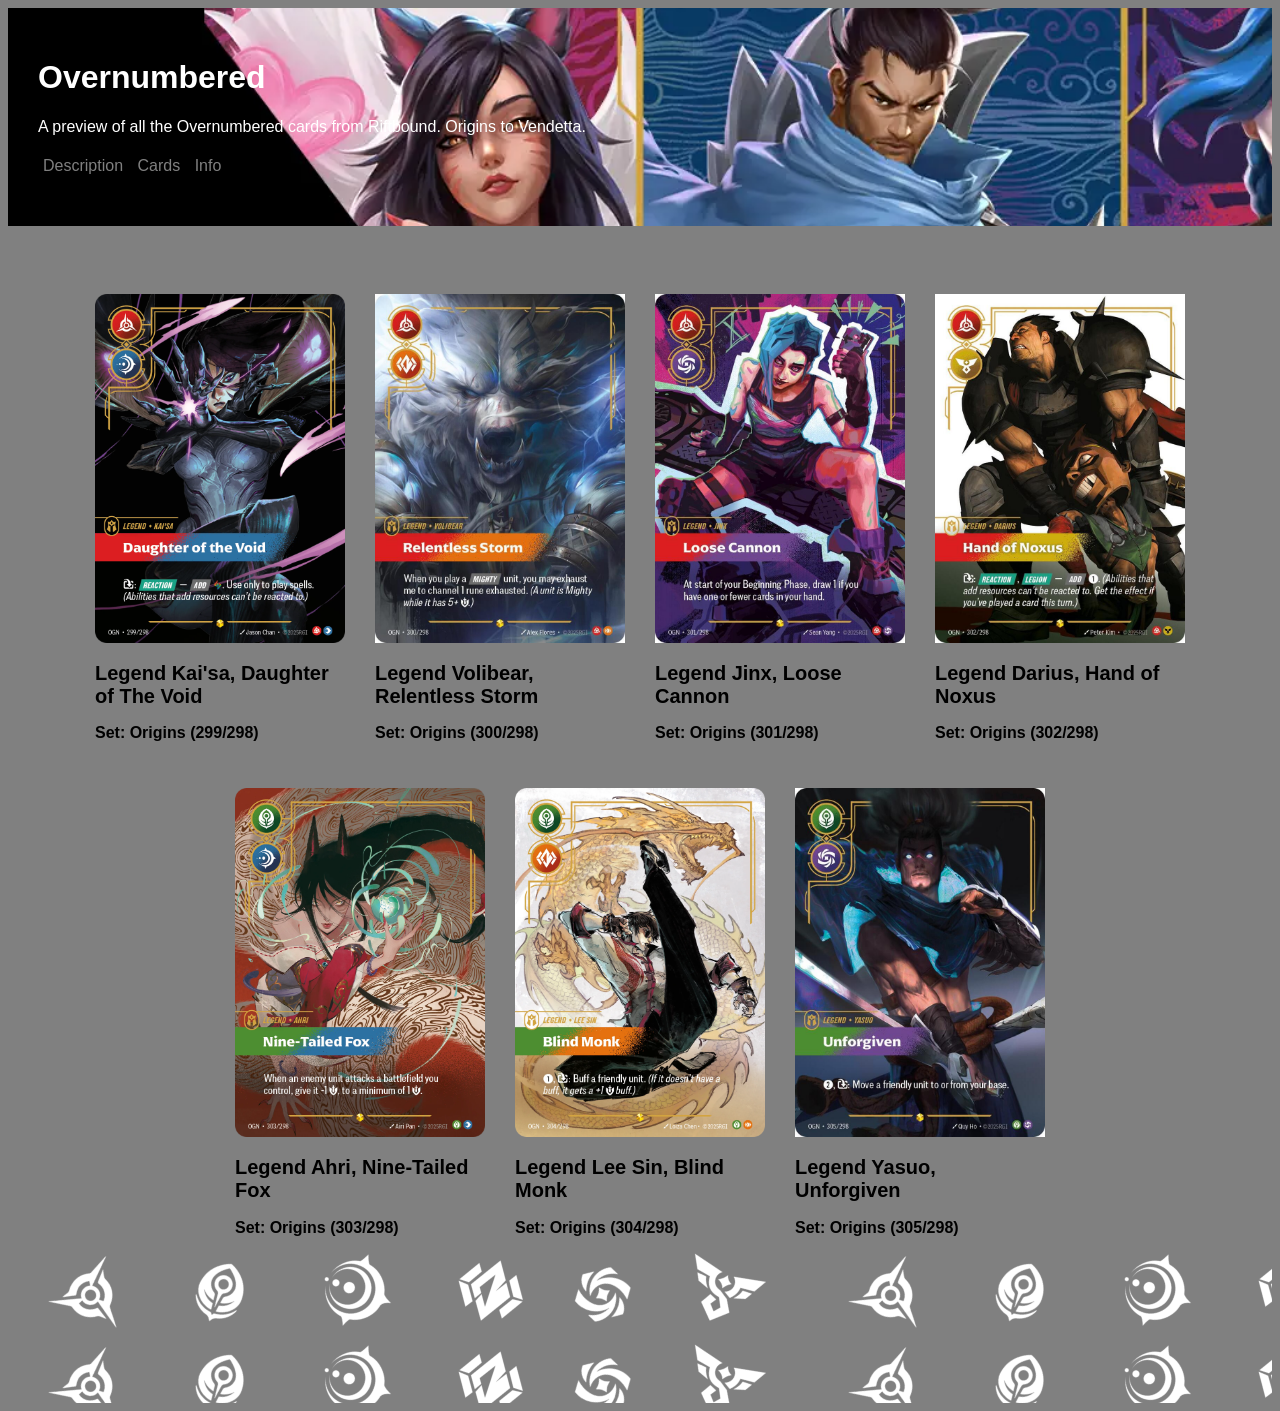
==== main.html @ a027d99b "Add files via upload" ====
<!DOCTYPE html>
<html>
<head>
    <title>Overnumbered</title>
    <link rel="stylesheet" href="style.css">
</head>
<body>

<div class="header">
    <h1 class="title">Overnumbered</h1>
    <p>A preview of all the Overnumbered cards from Riftbound. Origins to Vendetta.</p>
<nav class="navigation">
    <ol>
        <li class="navs"><a href="#">Description</a></li>
        <li class="navs"><a href="#">Cards</a></li>
        <li class="navs"><a href="#">Info</a></li>
    </ol>
</nav>
</div>
<br>
<div class="cards">

    <div class="card">
        <img src="img/OGN-299.webp" class="cardart">
        <div class="card-text">
            <h2>Legend Kai'sa, Daughter of The Void</h2>
            <h3>Set: Origins (299/298)</h3>
        </div>
    </div>

     <div class="card">
        <img src="/img/653095_in_1000x1000.jpg" class="cardart">
        <div class="card-text">
            <h2>Legend Volibear, Relentless Storm</h2>
            <h3>Set: Origins (300/298)</h3>
        </div>
    </div>
    
    <div class="card">
        <img src="img/653097_in_1000x1000.jpg" class="cardart">
        <div class="card-text">
            <h2>Legend Jinx, Loose Cannon</h2>
            <h3>Set: Origins (301/298)</h3>
        </div>
    </div>

             <div class="card">
        <img src="/img/653099_in_1000x1000.jpg" class="cardart">
        <div class="card-text">
            <h2>Legend Darius, Hand of Noxus</h2>
            <h3>Set: Origins (302/298)</h3>
        </div>
    </div>

    <div class="card">
        <img src="/img/OGN-303.webp" class="cardart">
        <div class="card-text">
            <h2>Legend Ahri, Nine-Tailed Fox</h2>
            <h3>Set: Origins (303/298)</h3>
        </div>
    </div>

        <div class="card">
        <img src="/img/OGN-304.webp" class="cardart">
        <div class="card-text">
            <h2>Legend Lee Sin, Blind Monk</h2>
            <h3>Set: Origins (304/298)</h3>
        </div>
    </div>

    <div class="card">
        <img src="img/653105_in_1000x1000.jpg" class="cardart">
        <div class="card-text">
            <h2>Legend Yasuo, Unforgiven</h2>
            <h3>Set: Origins (305/298)</h3>
        </div>
    </div>

</div>

<footer>
</footer>
</body>
</html>
---- style.css ----
body {
    font-family: Arial, Helvetica, sans-serif;
    background-color: grey;
}

.header {
    background-image: url(img/Riftbound01_Template-1080x1080-1.webp);
    background-color: black;
    background-size: cover;
    background-position: center;
    background-repeat: no-repeat;
    background-size: 1780px;
    color: white;
    padding: 30px;
}

.info h2 {
    color: Black;
}
.navigation ol {
    list-style-type: none;
    padding-left: 0px;
}

.navs {
    display: inline-block;
    padding: 5px;
}

.navigation a {
    display: inline-block;
    color: gray;
    text-decoration: none;
}

.navs a:hover {
    color: white;
    transform: translateY(-2px);
}

footer {
    background-color: grey;
    background-image: url(img/pattern-white.png);
    height: 150px;
    width: auto;
}

.cards {
    display: flex;
    flex-wrap: wrap;
    align-items: flex-start;
    gap: 30px;
    justify-content: center;
    padding-top: 50px;
}

.card {
    width: 250px;
}

.cardart {
    width: 100%;
    height: auto;
    display: block;
}

.card-text {
    padding-top: 2px;
}

.card-text h2 {
    font-size: 20px;
}

.card-text h3 {
    font-size: 16px;
}
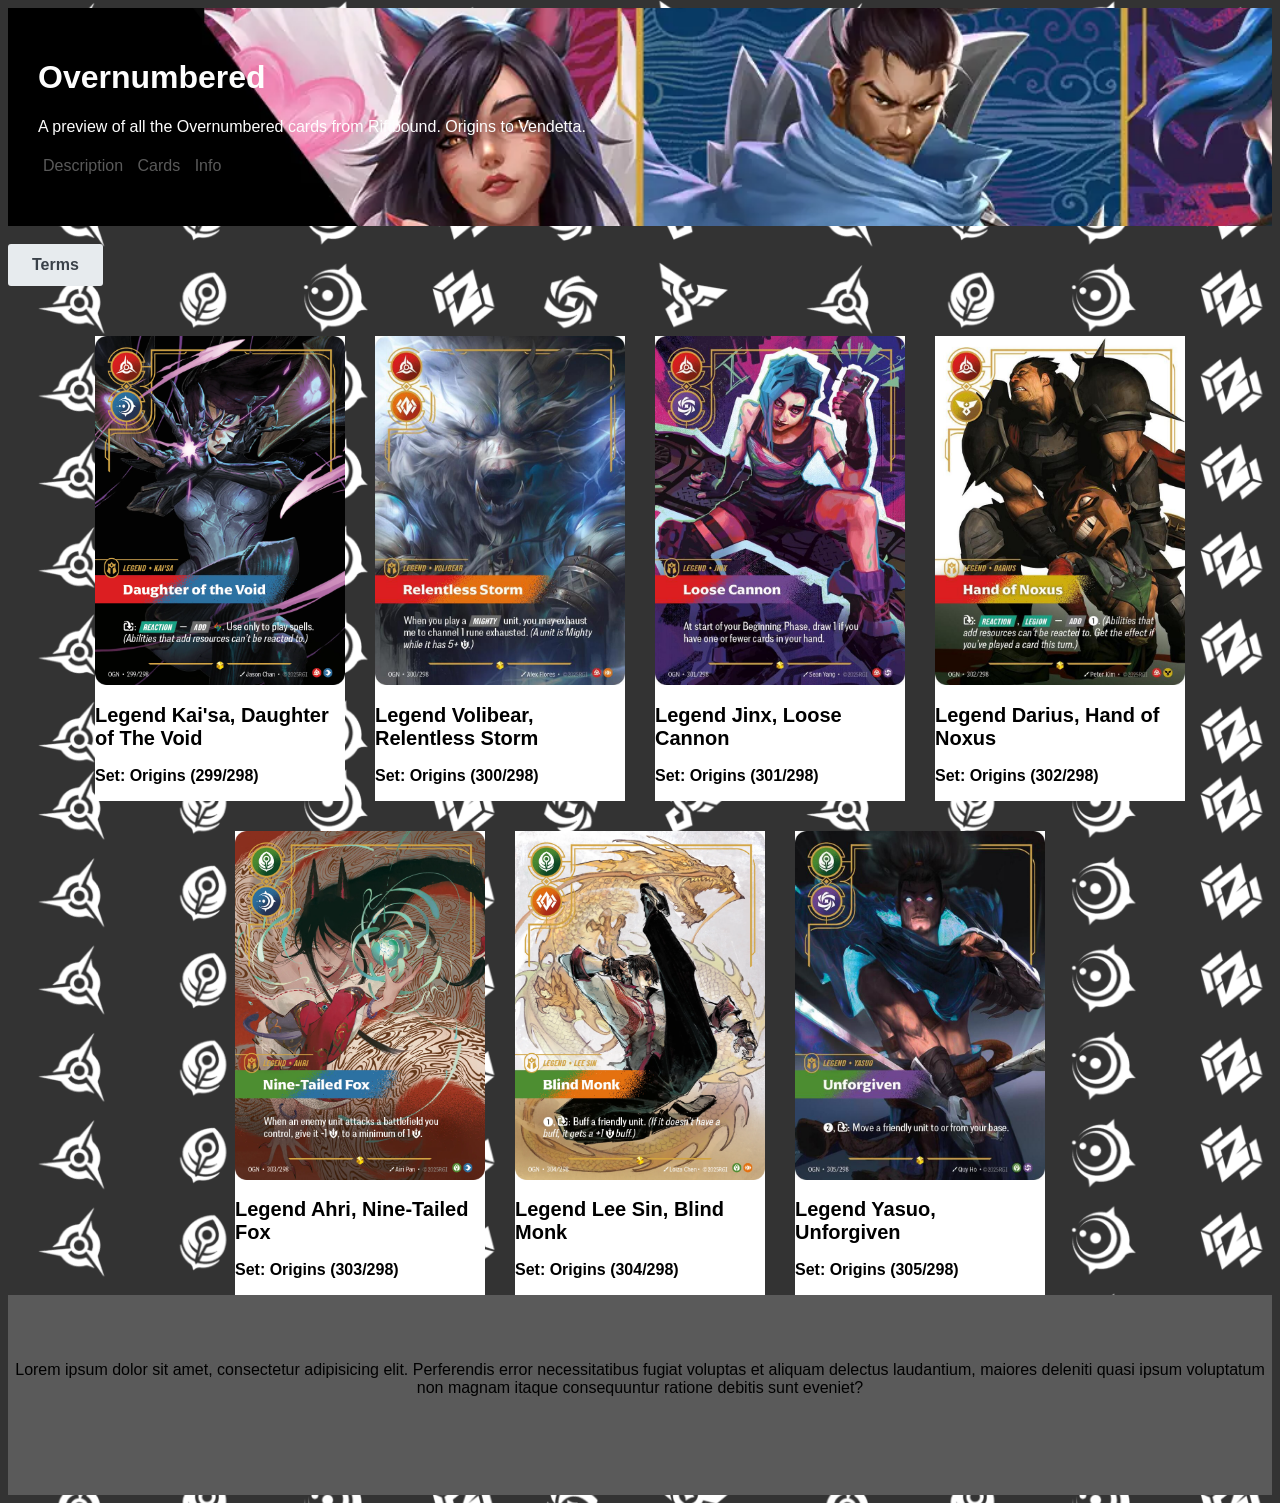
==== commit 6e0ec4e6: "updated to week 2" ====
--- a/main.html
+++ b/main.html
@@ -18,6 +18,12 @@
 </nav>
 </div>
 <br>
+<button command="show-modal" commandfor="dialogi" class="terms">Terms</button>
+
+<dialog class="terms" id="dialogi">
+    <p>Lorem ipsum dolor sit amet consectetur adipisicing elit. Totam molestiae ipsum officia in quae, illo cupiditate optio deleniti quos reprehenderit hic excepturi. Quas beatae ratione velit magni provident. Temporibus, quo.</p>
+    <button commandfor="dialogi" command="close" class="terms">Close</button>
+</dialog>
 <div class="cards">
 
     <div class="card">
@@ -79,6 +85,7 @@
 </div>
 
 <footer>
+    <p>Lorem ipsum dolor sit amet, consectetur adipisicing elit. Perferendis error necessitatibus fugiat voluptas et aliquam delectus laudantium, maiores deleniti quasi ipsum voluptatum non magnam itaque consequuntur ratione debitis sunt eveniet?</p>
 </footer>
 </body>
 </html>
--- a/style.css
+++ b/style.css
@@ -1,22 +1,29 @@
+:root {
+    --black: #070707;
+    --white: #fdfdfd;
+    --grey: #5a5a5a;
+}
 
 body {
     font-family: Arial, Helvetica, sans-serif;
-    background-color: grey;
+    background-image: url(img/pattern-white.png);
+    background-color: rgb(51, 51, 51);
+    background-size: 60%;
 }
 
 .header {
     background-image: url(img/Riftbound01_Template-1080x1080-1.webp);
-    background-color: black;
+    background-color: var(--black);
     background-size: cover;
     background-position: center;
     background-repeat: no-repeat;
     background-size: 1780px;
-    color: white;
+    color: var(--white);
     padding: 30px;
 }
 
 .info h2 {
-    color: Black;
+    color: var(--black);
 }
 .navigation ol {
     list-style-type: none;
@@ -30,20 +37,21 @@
 
 .navigation a {
     display: inline-block;
-    color: gray;
+    color: var(--grey);
     text-decoration: none;
 }
 
 .navs a:hover {
-    color: white;
+    color: var(--white);
     transform: translateY(-2px);
 }
 
 footer {
-    background-color: grey;
-    background-image: url(img/pattern-white.png);
+    background-color: var(--grey);
     height: 150px;
     width: auto;
+    text-align: center;
+    padding-top: 50px;
 }
 
 .cards {
@@ -57,6 +65,7 @@
 
 .card {
     width: 250px;
+    background-color: white;
 }
 
 .cardart {
@@ -75,4 +84,25 @@
 
 .card-text h3 {
     font-size: 16px;
+}
+
+dialog.terms {
+    background-color: black;
+    border-color: grey;
+    color: grey;
+}
+
+button.terms {
+    
+    display: inline-block;
+    outline: none;
+    cursor: pointer;
+    font-weight: 600;
+    border-radius: 3px;
+    padding: 12px 24px;
+    border: 0;
+    color: #3a4149;
+    background: #e7ebee;
+    line-height: 1.15;
+    font-size: 16px;
 }
